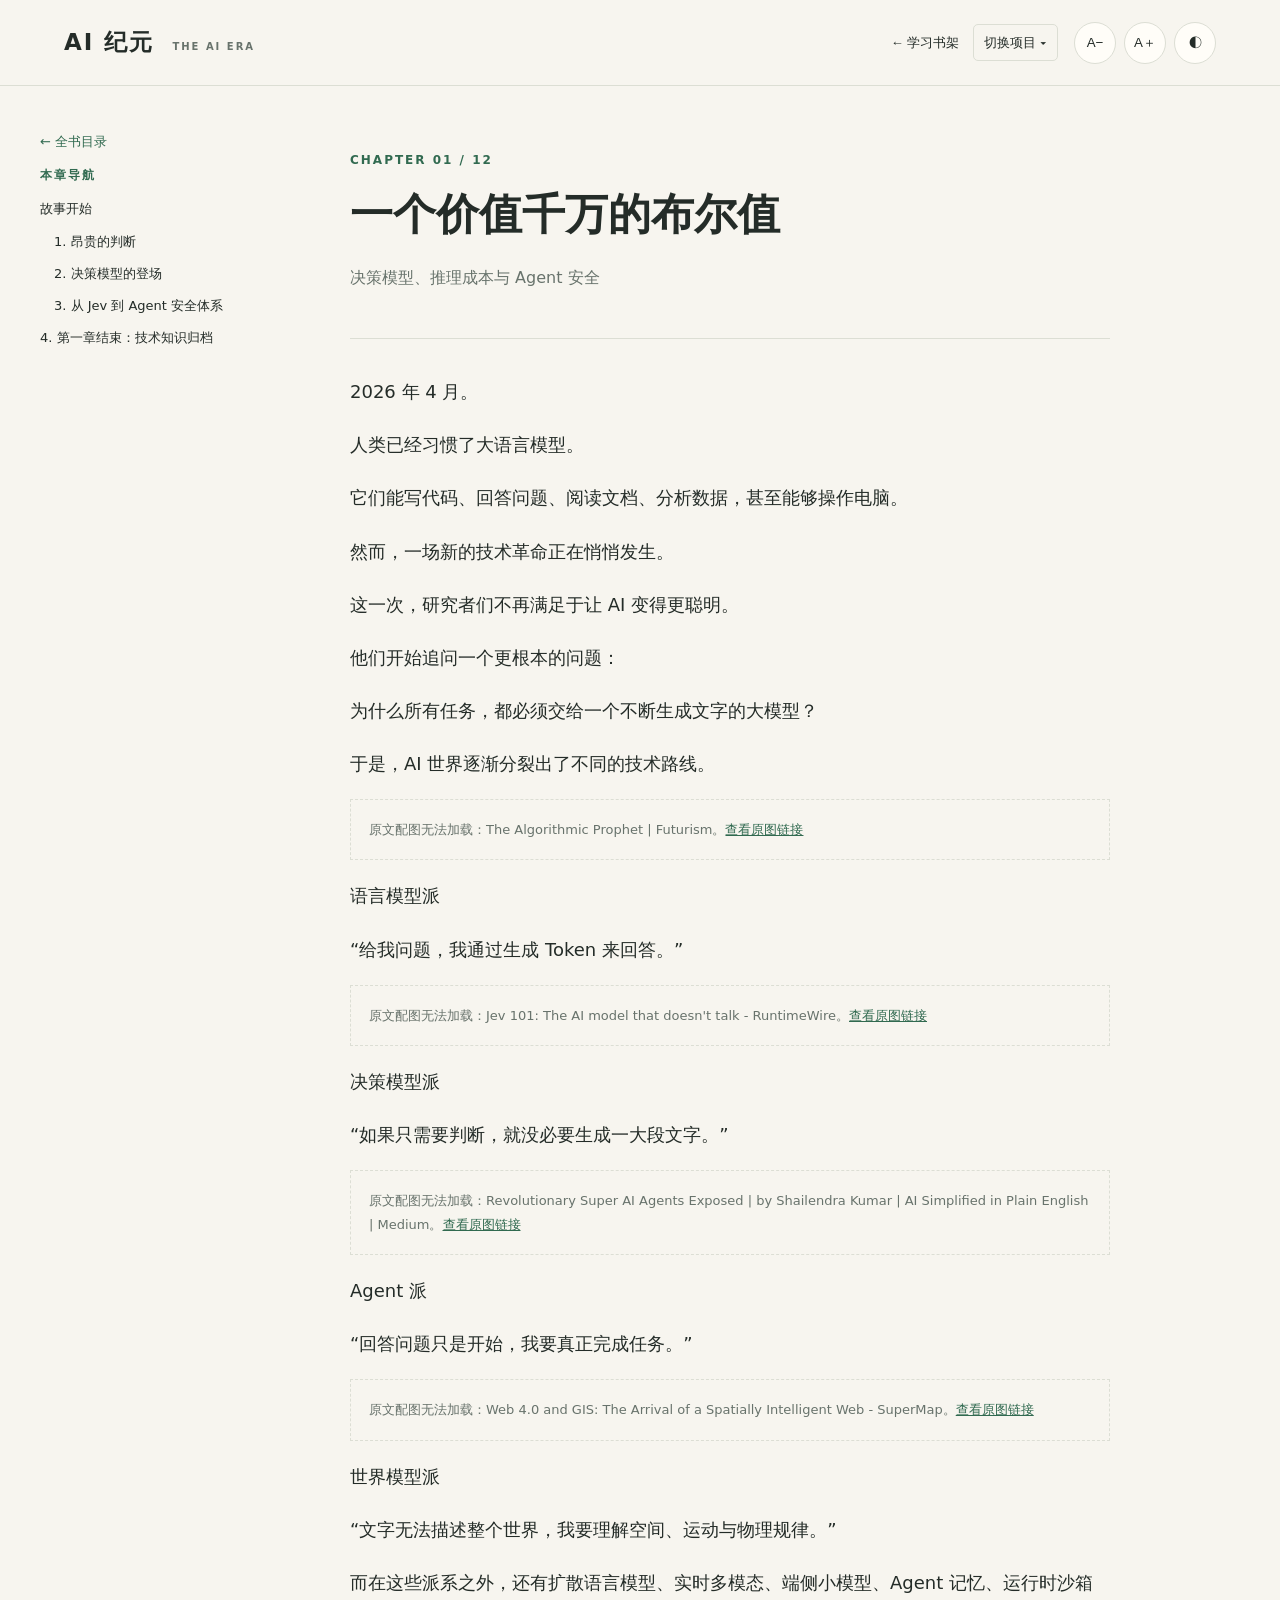
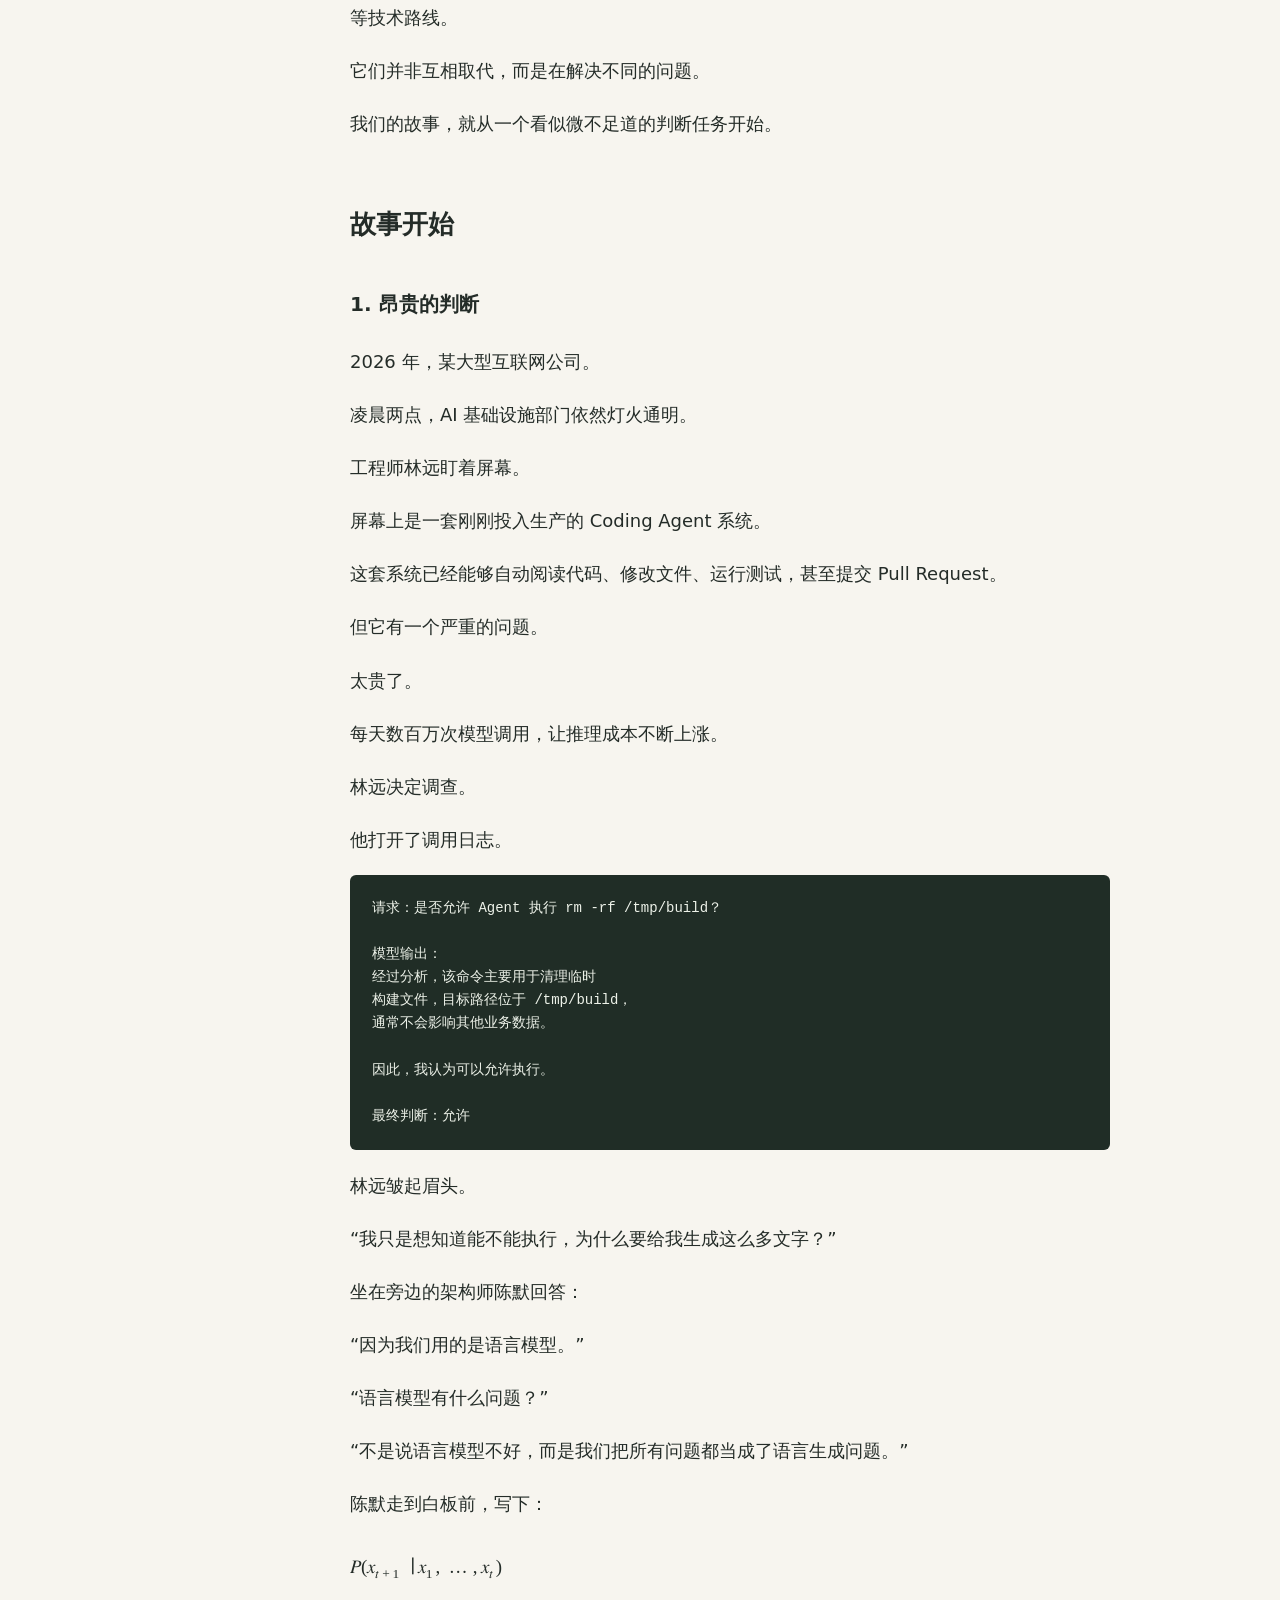
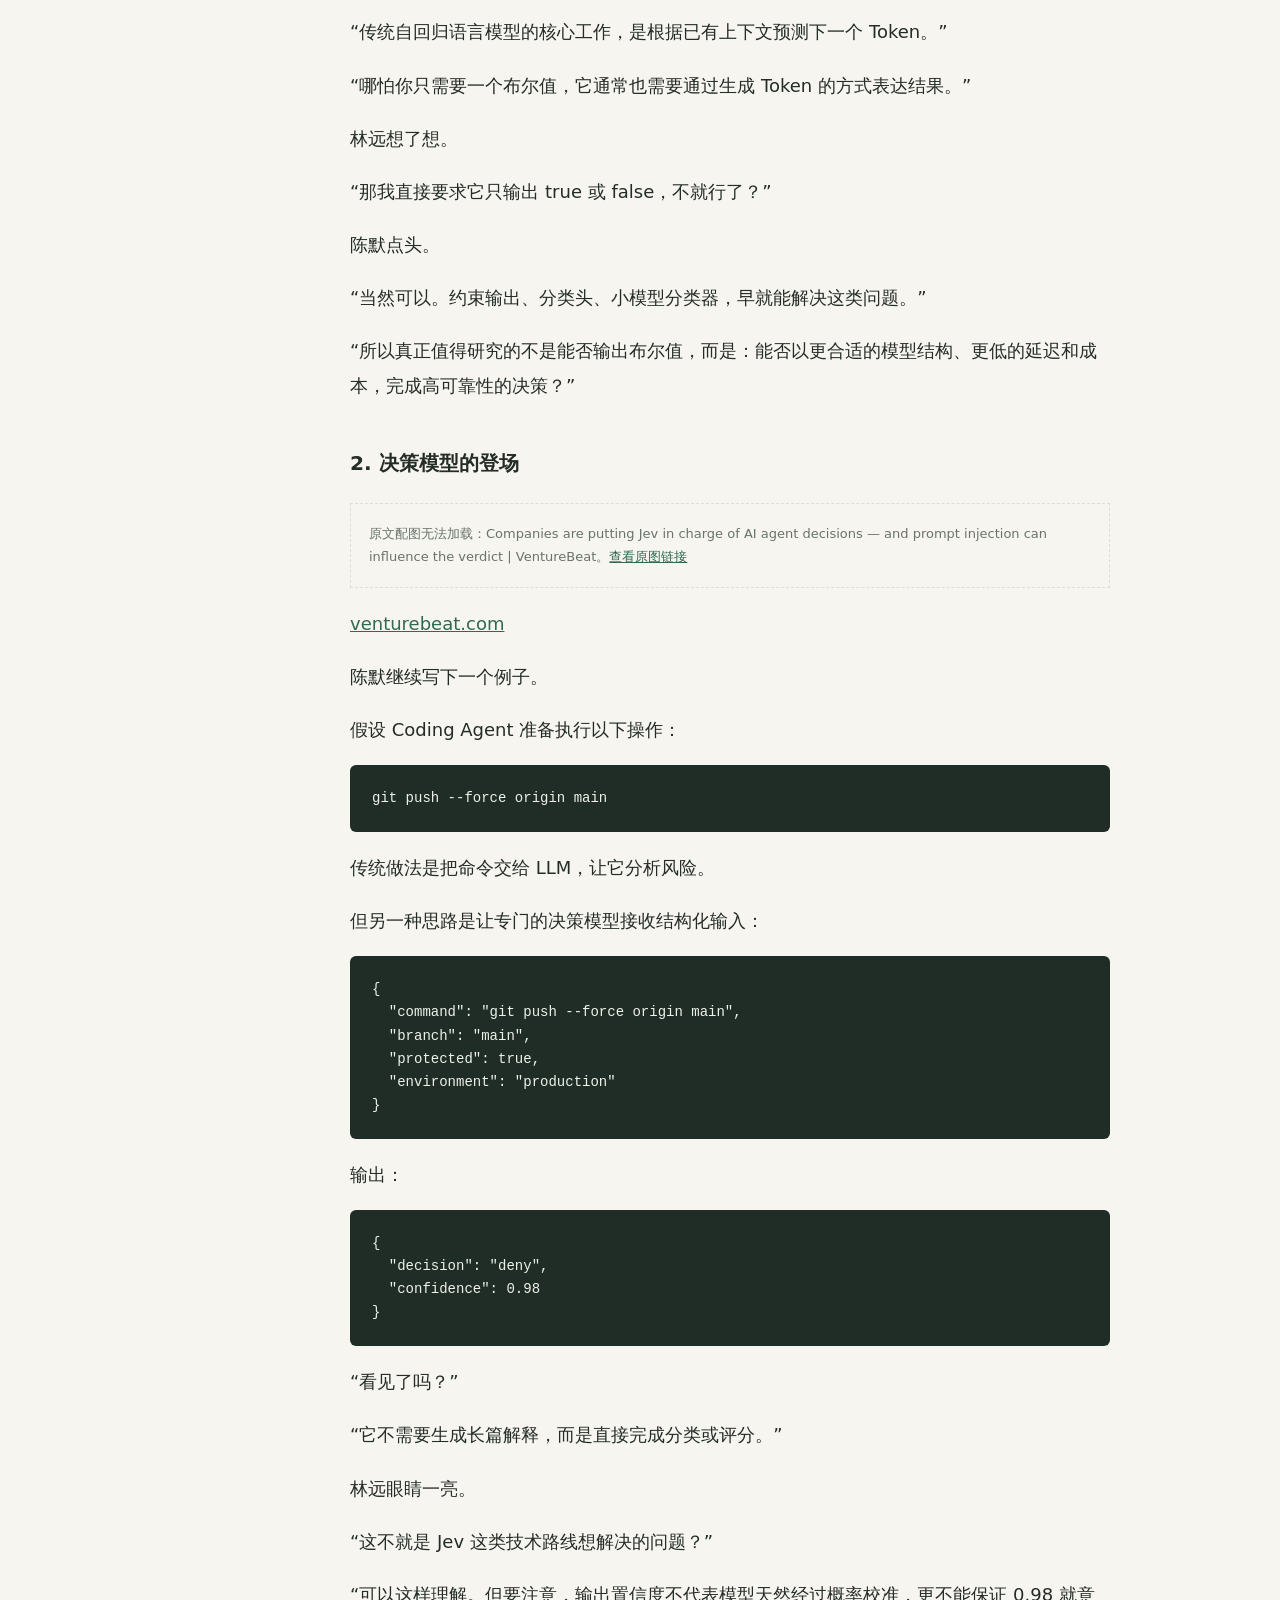
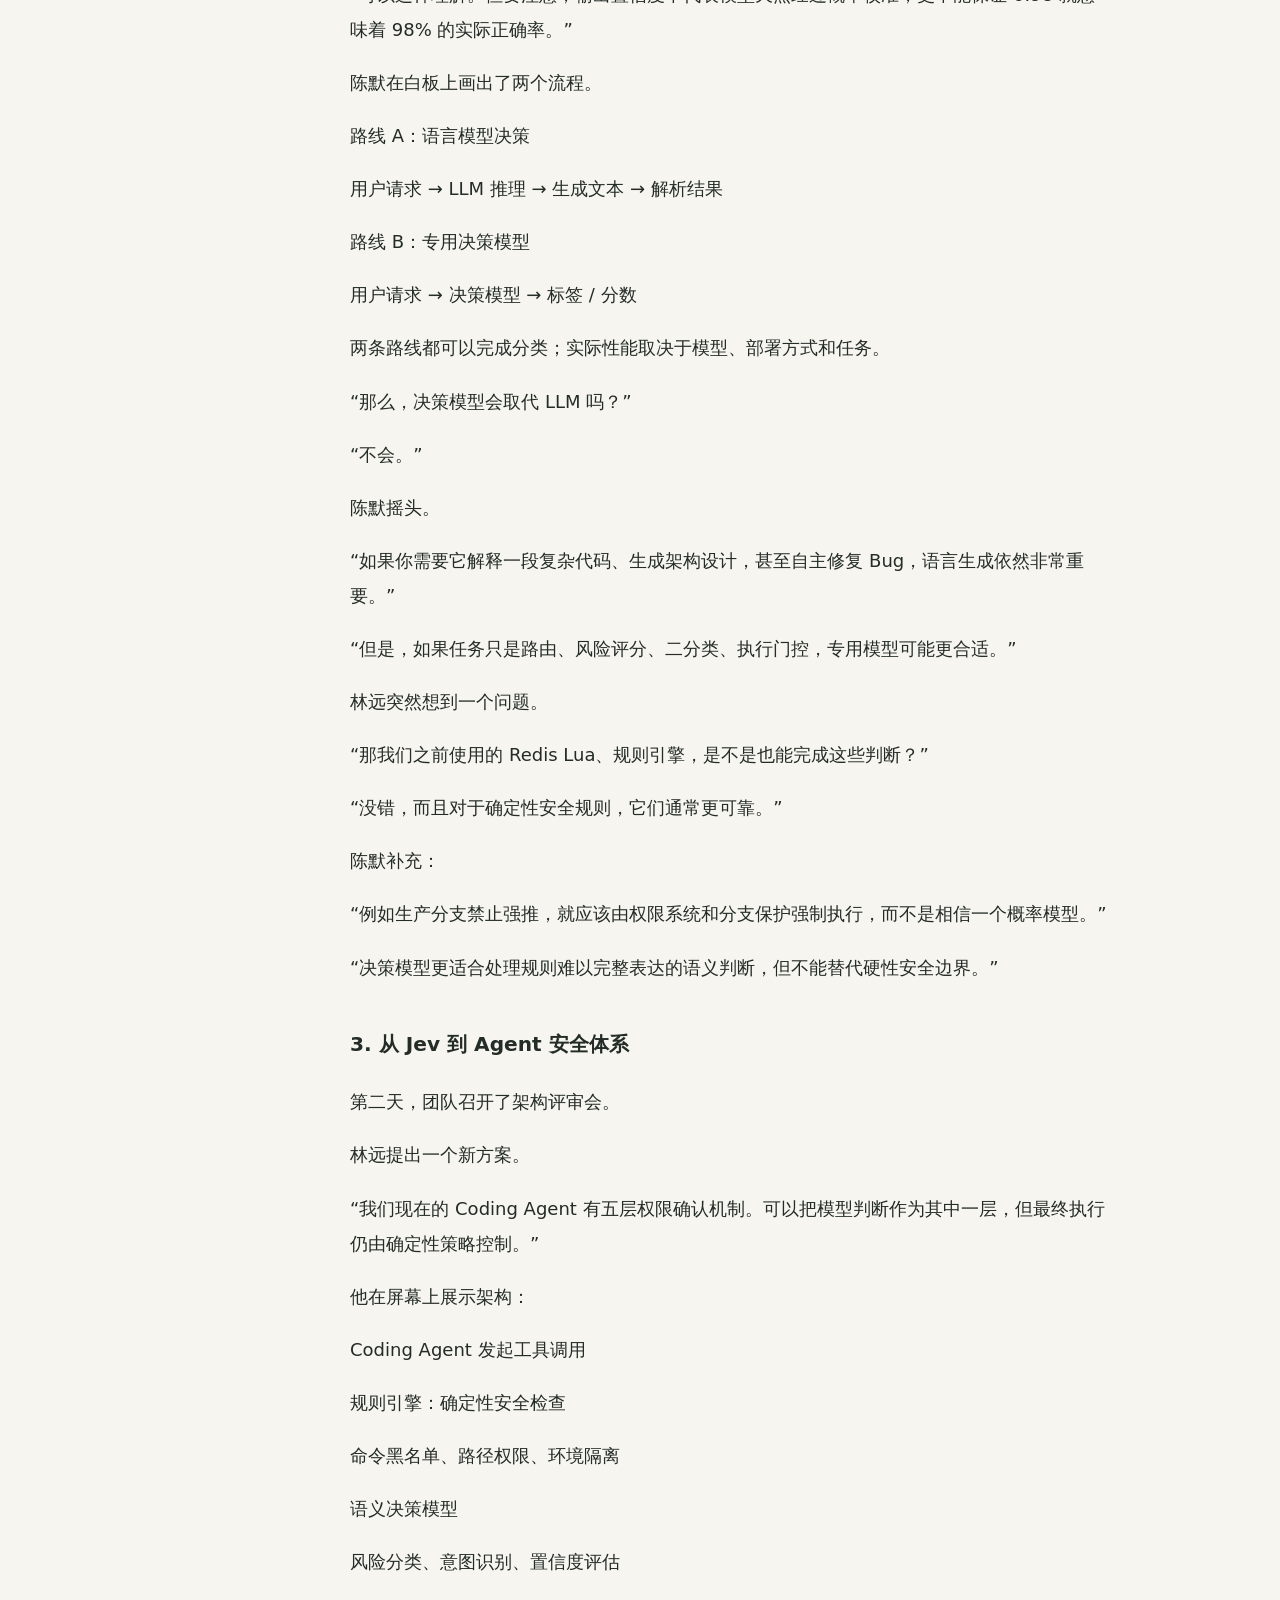
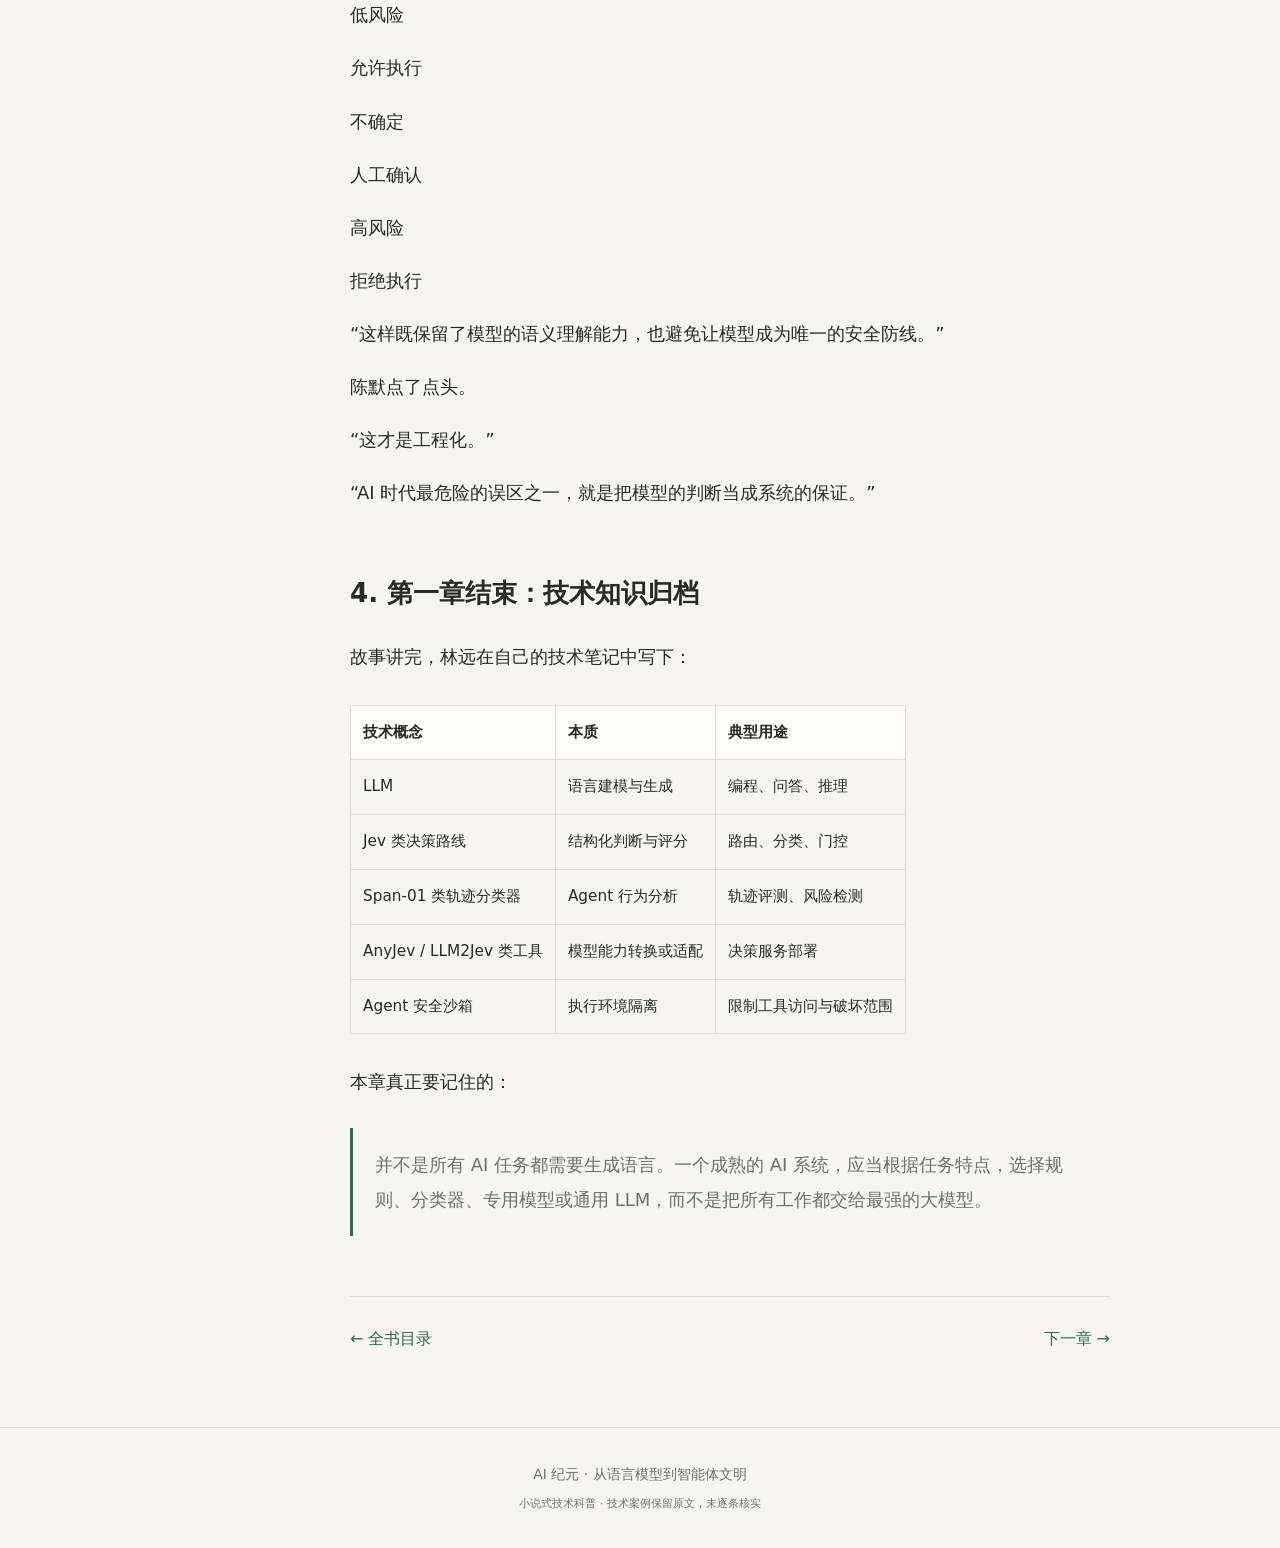
==== docs/chapter-01.html @ cb08b9cd "Add Data Empire to learning bookshelf navigation" ====
<!doctype html><html lang="zh-CN"><head><meta charset="utf-8"><meta name="viewport" content="width=device-width, initial-scale=1"><meta name="description" content="AI 纪元：从语言模型到智能体文明，十二章小说式技术科普。"><title>一个价值千万的布尔值 · AI 纪元</title><link rel="stylesheet" href="style.css"><link rel="stylesheet" href="repairs.css"><script src="app.js" defer></script><script src="demos.js" defer></script><link rel="stylesheet" href="shelf-nav.css"></head><body class="reading"><header><a class="brand" href="index.html">AI 纪元<span>THE AI ERA</span></a><nav class="shelf-nav" aria-label="学习项目导航"><a class="shelf-home" href="/">← 学习书架</a><details class="shelf-switch"><summary>切换项目 ▾</summary><div class="shelf-menu"><a href="/pytorch-apprentice/">PyTorch：炼金术士的学徒</a><a href="/ai-era-reader/" aria-current="true">AI 纪元</a><a href="/data-empire-reader/">数据帝国</a></div></details></nav><div class="controls"><button id="smaller" aria-label="缩小字号">A−</button><button id="larger" aria-label="增大字号">A＋</button><button id="theme" aria-label="切换深浅色">◐</button></div></header><div class="reader-layout"><aside><a href="index.html">← 全书目录</a><p class="eyebrow">本章导航</p><div class="toc">
<ul>
<li><a href="#_1">故事开始</a><ul>
<li><a href="#1">1. 昂贵的判断</a></li>
<li><a href="#2">2. 决策模型的登场</a></li>
<li><a href="#3-jev-agent">3. 从 Jev 到 Agent 安全体系</a></li>
</ul>
</li>
<li><a href="#4">4. 第一章结束：技术知识归档</a></li>
</ul>
</div>
</aside><main id="main"><div class="chapter-heading"><p class="eyebrow">CHAPTER 01 / 12</p><h1>一个价值千万的布尔值</h1><p>决策模型、推理成本与 Agent 安全</p></div><details class="mobile-toc"><summary>展开本章目录</summary><div class="toc">
<ul>
<li><a href="#_1">故事开始</a><ul>
<li><a href="#1">1. 昂贵的判断</a></li>
<li><a href="#2">2. 决策模型的登场</a></li>
<li><a href="#3-jev-agent">3. 从 Jev 到 Agent 安全体系</a></li>
</ul>
</li>
<li><a href="#4">4. 第一章结束：技术知识归档</a></li>
</ul>
</div>
</details><article><p>2026 年 4 月。</p>
<p>人类已经习惯了大语言模型。</p>
<p>它们能写代码、回答问题、阅读文档、分析数据，甚至能够操作电脑。</p>
<p>然而，一场新的技术革命正在悄悄发生。</p>
<p>这一次，研究者们不再满足于让 AI 变得更聪明。</p>
<p>他们开始追问一个更根本的问题：</p>
<p>为什么所有任务，都必须交给一个不断生成文字的大模型？</p>
<p>于是，AI 世界逐渐分裂出了不同的技术路线。</p>
<p><img loading="lazy" decoding="async" alt="The Algorithmic Prophet | Futurism" src="https://images.openai.com/static-rsc-4/R9Hp13958MBxYBrcNA-DYFIsafxUYTa2BByvYVNFrR1jsmlF3bSYcrL2EgGeQS7OmNruA-PCW80WC9Qi_Jm4N6-f_-qPpwtC8SohT6sFAyzOCK1ZM9Rx2D6x3PXzip4jbr_u8PEqCmYX8s6cLG1RG9iL4xsnUpX2n5dskWzBvsc?purpose=inline" /></p>
<p>语言模型派</p>
<p>“给我问题，我通过生成 Token 来回答。”</p>
<p><img loading="lazy" decoding="async" alt="Jev 101: The AI model that doesn't talk - RuntimeWire" src="https://images.openai.com/static-rsc-4/MTiy01xNr5R7Y2p2fxamKp8ZfB6Ms1wOTGQB22PHb-dSiGVFNu6F2vJgvfCh4krunUSXrird5qi3w1bLJUQrX80FGJwqCkyM0kD2VlV2rGk1WfYbqSR8O7HxqnbzVh2oHsHNjPIAzrNRvfQSin_yilssq3bUUaT-KW6K6oHkmV8?purpose=inline" /></p>
<p>决策模型派</p>
<p>“如果只需要判断，就没必要生成一大段文字。”</p>
<p><img loading="lazy" decoding="async" alt="Revolutionary Super AI Agents Exposed | by Shailendra Kumar | AI Simplified in Plain English | Medium" src="https://images.openai.com/static-rsc-4/6rDa3dPSGJPWr1srt6s_MIuxFbyFoZc_nnrFSyHuJpx0_oJgDLZS46wVP-QuzTJtStwCdzr5cpMKZE7lOKK7Wj_94LudFIwm8SsMMUF253XesVjEARNxWomU-wbUtNNqs5e-fyeHz9rDjkSXyvDkdz22a4hxv3_sYG6aiKNgv1o?purpose=inline" /></p>
<p>Agent 派</p>
<p>“回答问题只是开始，我要真正完成任务。”</p>
<p><img loading="lazy" decoding="async" alt="Web 4.0 and GIS: The Arrival of a Spatially Intelligent Web - SuperMap" src="https://images.openai.com/static-rsc-4/51QTTGNQrsSR858IJA0cOZHS2sWGVw_EGOjYqkCL5x39J3mESkWPy1OHl3ZxZv_rCQwB5g8gb4KW3iMNpX4B3csYMGfesxVXRBD9d-xCU0pIdOXJoFp9mHhpBFoMcz28NI8JMxmgk_lUsTLPev4v1eKsZrK3-3Hljve9EdRPSnM?purpose=inline" /></p>
<p>世界模型派</p>
<p>“文字无法描述整个世界，我要理解空间、运动与物理规律。”</p>
<p>而在这些派系之外，还有扩散语言模型、实时多模态、端侧小模型、Agent 记忆、运行时沙箱等技术路线。</p>
<p>它们并非互相取代，而是在解决不同的问题。</p>
<p>我们的故事，就从一个看似微不足道的判断任务开始。</p>
<h2 id="_1">故事开始</h2>
<h3 id="1">1. 昂贵的判断</h3>
<p>2026 年，某大型互联网公司。</p>
<p>凌晨两点，AI 基础设施部门依然灯火通明。</p>
<p>工程师林远盯着屏幕。</p>
<p>屏幕上是一套刚刚投入生产的 Coding Agent 系统。</p>
<p>这套系统已经能够自动阅读代码、修改文件、运行测试，甚至提交 Pull Request。</p>
<p>但它有一个严重的问题。</p>
<p>太贵了。</p>
<p>每天数百万次模型调用，让推理成本不断上涨。</p>
<p>林远决定调查。</p>
<p>他打开了调用日志。</p>
<pre><code>请求：是否允许 Agent 执行 rm -rf /tmp/build？

模型输出：
经过分析，该命令主要用于清理临时
构建文件，目标路径位于 /tmp/build，
通常不会影响其他业务数据。

因此，我认为可以允许执行。

最终判断：允许
</code></pre>
<p>林远皱起眉头。</p>
<p>“我只是想知道能不能执行，为什么要给我生成这么多文字？”</p>
<p>坐在旁边的架构师陈默回答：</p>
<p>“因为我们用的是语言模型。”</p>
<p>“语言模型有什么问题？”</p>
<p>“不是说语言模型不好，而是我们把所有问题都当成了语言生成问题。”</p>
<p>陈默走到白板前，写下：</p>
<p><span class="katex"><math xmlns="http://www.w3.org/1998/Math/MathML" display="block"><semantics><mrow><mi>P</mi><mo stretchy="false">(</mo><msub><mi>x</mi><mrow><mi>t</mi><mo>+</mo><mn>1</mn></mrow></msub><mo>∣</mo><msub><mi>x</mi><mn>1</mn></msub><mo separator="true">,</mo><mo>…</mo><mo separator="true">,</mo><msub><mi>x</mi><mi>t</mi></msub><mo stretchy="false">)</mo></mrow><annotation encoding="application/x-tex"> P(x_{t+1}\mid x_1,\ldots,x_t) </annotation></semantics></math></span></p>
<p>“传统自回归语言模型的核心工作，是根据已有上下文预测下一个 Token。”</p>
<p>“哪怕你只需要一个布尔值，它通常也需要通过生成 Token 的方式表达结果。”</p>
<p>林远想了想。</p>
<p>“那我直接要求它只输出 true 或 false，不就行了？”</p>
<p>陈默点头。</p>
<p>“当然可以。约束输出、分类头、小模型分类器，早就能解决这类问题。”</p>
<p>“所以真正值得研究的不是能否输出布尔值，而是：能否以更合适的模型结构、更低的延迟和成本，完成高可靠性的决策？”</p>
<h3 id="2">2. 决策模型的登场</h3>
<p><img loading="lazy" decoding="async" alt="Companies are putting Jev in charge of AI agent decisions — and prompt injection can influence the verdict | VentureBeat" src="https://images.openai.com/static-rsc-4/5idmDN9WfXqp8D5iMF2FPnBb-tcF7KpV1_ubHf7seWqx3dbFRAvmEJ5mBl3nQ4-xxHbJRGly0gYTgFL8UBzGD38s4zW4nC1RF3Nv_kjUaT_LnV2WIeExkApNC5JXRHVfvgEhlFM5IM05AbB-OJEAXkO4o9cvJxC279qDEpRfMEQ?purpose=inline" /></p>
<p><a href="https://venturebeat.com/security/companies-are-putting-jev-in-charge-of-ai-agent-decisions-and-prompt-injection-can-influence-the-verdict">venturebeat.com</a></p>
<p>陈默继续写下一个例子。</p>
<p>假设 Coding Agent 准备执行以下操作：</p>
<pre><code>git push --force origin main
</code></pre>
<p>传统做法是把命令交给 LLM，让它分析风险。</p>
<p>但另一种思路是让专门的决策模型接收结构化输入：</p>
<pre><code>{
  &quot;command&quot;: &quot;git push --force origin main&quot;,
  &quot;branch&quot;: &quot;main&quot;,
  &quot;protected&quot;: true,
  &quot;environment&quot;: &quot;production&quot;
}
</code></pre>
<p>输出：</p>
<pre><code>{
  &quot;decision&quot;: &quot;deny&quot;,
  &quot;confidence&quot;: 0.98
}
</code></pre>
<p>“看见了吗？”</p>
<p>“它不需要生成长篇解释，而是直接完成分类或评分。”</p>
<p>林远眼睛一亮。</p>
<p>“这不就是 Jev 这类技术路线想解决的问题？”</p>
<p>“可以这样理解。但要注意，输出置信度不代表模型天然经过概率校准，更不能保证 0.98 就意味着 98% 的实际正确率。”</p>
<p>陈默在白板上画出了两个流程。</p>
<p>路线 A：语言模型决策</p>
<p>用户请求 → LLM 推理 → 生成文本 → 解析结果</p>
<p>路线 B：专用决策模型</p>
<p>用户请求 → 决策模型 → 标签 / 分数</p>
<p>两条路线都可以完成分类；实际性能取决于模型、部署方式和任务。</p>
<p>“那么，决策模型会取代 LLM 吗？”</p>
<p>“不会。”</p>
<p>陈默摇头。</p>
<p>“如果你需要它解释一段复杂代码、生成架构设计，甚至自主修复 Bug，语言生成依然非常重要。”</p>
<p>“但是，如果任务只是路由、风险评分、二分类、执行门控，专用模型可能更合适。”</p>
<p>林远突然想到一个问题。</p>
<p>“那我们之前使用的 Redis Lua、规则引擎，是不是也能完成这些判断？”</p>
<p>“没错，而且对于确定性安全规则，它们通常更可靠。”</p>
<p>陈默补充：</p>
<p>“例如生产分支禁止强推，就应该由权限系统和分支保护强制执行，而不是相信一个概率模型。”</p>
<p>“决策模型更适合处理规则难以完整表达的语义判断，但不能替代硬性安全边界。”</p>
<h3 id="3-jev-agent">3. 从 Jev 到 Agent 安全体系</h3>
<p>第二天，团队召开了架构评审会。</p>
<p>林远提出一个新方案。</p>
<p>“我们现在的 Coding Agent 有五层权限确认机制。可以把模型判断作为其中一层，但最终执行仍由确定性策略控制。”</p>
<p>他在屏幕上展示架构：</p>
<p>Coding Agent 发起工具调用</p>
<p>规则引擎：确定性安全检查</p>
<p>命令黑名单、路径权限、环境隔离</p>
<p>语义决策模型</p>
<p>风险分类、意图识别、置信度评估</p>
<p>低风险</p>
<p>允许执行</p>
<p>不确定</p>
<p>人工确认</p>
<p>高风险</p>
<p>拒绝执行</p>
<p>“这样既保留了模型的语义理解能力，也避免让模型成为唯一的安全防线。”</p>
<p>陈默点了点头。</p>
<p>“这才是工程化。”</p>
<p>“AI 时代最危险的误区之一，就是把模型的判断当成系统的保证。”</p>
<h2 id="4">4. 第一章结束：技术知识归档</h2>
<p>故事讲完，林远在自己的技术笔记中写下：</p>
<table>
<thead>
<tr>
<th>技术概念</th>
<th>本质</th>
<th>典型用途</th>
</tr>
</thead>
<tbody>
<tr>
<td>LLM</td>
<td>语言建模与生成</td>
<td>编程、问答、推理</td>
</tr>
<tr>
<td>Jev 类决策路线</td>
<td>结构化判断与评分</td>
<td>路由、分类、门控</td>
</tr>
<tr>
<td>Span-01 类轨迹分类器</td>
<td>Agent 行为分析</td>
<td>轨迹评测、风险检测</td>
</tr>
<tr>
<td>AnyJev / LLM2Jev 类工具</td>
<td>模型能力转换或适配</td>
<td>决策服务部署</td>
</tr>
<tr>
<td>Agent 安全沙箱</td>
<td>执行环境隔离</td>
<td>限制工具访问与破坏范围</td>
</tr>
</tbody>
</table>
<p>本章真正要记住的：</p>
<blockquote>
<p>并不是所有 AI 任务都需要生成语言。一个成熟的 AI 系统，应当根据任务特点，选择规则、分类器、专用模型或通用 LLM，而不是把所有工作都交给最强的大模型。</p>
</blockquote></article><nav class="chapter-nav" aria-label="章节切换"><a href="index.html">← 全书目录</a><a href="chapter-02.html">下一章 →</a></nav></main></div><footer>AI 纪元 · 从语言模型到智能体文明<br><small>小说式技术科普 · 技术案例保留原文，未逐条核实</small></footer></body></html>
---- docs/style.css ----
:root{--bg:#f7f5ef;--paper:#fffdf8;--text:#242c28;--muted:#68736c;--line:#dcded4;--accent:#316a50;--reading-size:18px;color-scheme:light}*{box-sizing:border-box}html{scroll-behavior:smooth;scroll-padding-top:100px}body{margin:0;background:var(--bg);color:var(--text);font-family:system-ui,-apple-system,"Segoe UI","Microsoft YaHei",sans-serif}a{color:inherit;text-decoration:none}button,a,summary{-webkit-tap-highlight-color:transparent}a:focus-visible,button:focus-visible,summary:focus-visible{outline:3px solid var(--accent);outline-offset:4px}header{height:86px;padding:0 5%;display:flex;align-items:center;justify-content:space-between;border-bottom:1px solid var(--line);background:var(--bg);position:sticky;top:0;z-index:5}.brand{font-size:23px;font-weight:750;letter-spacing:2px}.brand span{display:inline-block;font-size:10px;letter-spacing:2px;margin-left:18px;color:var(--muted)}.controls{display:flex;gap:8px}button{border:1px solid var(--line);background:var(--paper);color:var(--text);border-radius:50%;width:42px;height:42px;cursor:pointer}.home{max-width:1180px;margin:auto;padding:0 32px}.hero{position:relative;padding:84px 0 80px;border-bottom:1px solid var(--line)}.eyebrow{font-size:12px;letter-spacing:2px;color:var(--accent);font-weight:650}.hero h1{font-family:Georgia,"Songti SC",SimSun,serif;font-size:clamp(38px,5vw,64px);line-height:1.35;letter-spacing:1px;margin:24px 0}.hero h1>span{color:var(--accent)}.intro{max-width:570px;line-height:1.95;color:var(--muted);font-size:17px}.start{display:inline-flex;gap:52px;background:var(--accent);color:#fff;padding:17px 24px;border-radius:4px;margin-top:22px}.book-mark{position:absolute;right:25px;top:100px;width:245px;height:310px;padding:35px;background:#244f3d;color:#ede9d7;box-shadow:12px 15px 0 #d9dfd2;font-size:75px;font-family:Georgia,serif;transform:rotate(5deg);border-left:8px solid #173e2e}.book-mark span{display:block;font-size:34px;letter-spacing:14px;margin-top:8px}.book-mark small{display:block;font-size:11px;letter-spacing:3px;margin-top:50px}.catalog{padding:42px 0 70px}.section-title{display:flex;align-items:baseline;justify-content:space-between;gap:16px;margin-bottom:20px}.section-title h2{font-size:24px}.section-title>span{color:var(--muted);font-size:13px}.cards{display:grid;grid-template-columns:1fr 1fr;gap:14px}.card{display:flex;gap:20px;border:1px solid var(--line);padding:25px 22px;background:var(--paper);border-radius:6px;align-items:baseline;transition:transform .15s,border-color .15s}.card:hover{transform:translateY(-3px);border-color:var(--accent)}.number{font-family:Georgia,serif;color:var(--accent);font-size:23px}.card h3{font-size:18px;margin:0 0 10px}.card p{font-size:13px;color:var(--muted);margin:0;line-height:1.7}.arrow{margin-left:auto;color:var(--accent)}footer{text-align:center;border-top:1px solid var(--line);padding:32px 20px;color:var(--muted);font-size:14px;line-height:2}footer small{font-size:11px}.reader-layout{max-width:1260px;margin:auto;display:grid;grid-template-columns:250px minmax(0,760px);gap:60px;padding:45px 30px}aside{position:sticky;top:116px;height:calc(100dvh - 150px);overflow:auto;font-size:13px;line-height:1.7;padding-right:14px}aside>a{color:var(--accent)}.toc ul{list-style:none;padding-left:14px}.toc>ul{padding-left:0}.toc li{margin:10px 0}.toc a:hover{color:var(--accent);text-decoration:underline}.chapter-heading{border-bottom:1px solid var(--line);padding:10px 0 30px;margin-bottom:35px}.chapter-heading h1{font-family:Georgia,"Songti SC",SimSun,serif;font-size:clamp(30px,4vw,43px);line-height:1.5;margin:16px 0}.chapter-heading>p:last-child{color:var(--muted);line-height:1.8}article{font-size:var(--reading-size);line-height:1.95;overflow-wrap:anywhere}article p{margin:1em 0}article h2{font-size:1.45em;line-height:1.55;margin:2.4em 0 1em}article h3{font-size:1.12em;margin-top:2em}article a{color:var(--accent);text-decoration:underline}article img{max-width:100%;height:auto;border-radius:4px}pre{padding:22px;background:#202d26;color:#edf2e9;overflow:auto;border-radius:6px;line-height:1.65;font-size:14px;overflow-wrap:normal}code{font-family:Consolas,monospace}p code,li code{background:var(--line);padding:2px 5px;border-radius:3px}blockquote{border-left:3px solid var(--accent);padding:1px 22px;margin:28px 0;color:var(--muted)}table{display:block;overflow-x:auto;border-collapse:collapse;font-size:.85em;max-width:100%;margin:30px 0}th,td{padding:12px;border:1px solid var(--line);min-width:100px;text-align:left}th{background:var(--paper)}.chapter-nav{display:flex;justify-content:space-between;gap:20px;padding:32px 0;border-top:1px solid var(--line);margin-top:60px;color:var(--accent)}.mobile-toc{display:none}.image-note{font-size:13px;color:var(--muted);border:1px dashed var(--line);padding:18px}[data-theme=dark]{--bg:#19221e;--paper:#202d26;--text:#e0e5dd;--muted:#a4b4a8;--line:#3a4b40;--accent:#99c9a9;color-scheme:dark}[data-theme=dark] .start{color:#19221e}@media(max-width:950px){.book-mark{display:none}.reader-layout{grid-template-columns:210px minmax(0,1fr);gap:30px}.hero{padding:55px 0}}@media(max-width:700px){header{height:70px;padding:0 18px}.brand span{display:none}.home{padding:0 20px}.hero{padding:40px 0}.hero h1{font-size:38px}.intro{font-size:15px}.cards{grid-template-columns:1fr}.section-title{display:block}.section-title h2{margin-bottom:10px}.card{padding:22px 18px;gap:16px}.reader-layout{display:block;padding:22px 20px}aside{display:none}.mobile-toc{display:block;border:1px solid var(--line);border-radius:5px;padding:15px;margin-bottom:30px;font-size:14px;line-height:1.7}.mobile-toc summary{cursor:pointer;color:var(--accent)}.chapter-heading{padding-top:0;margin-bottom:22px}.chapter-heading h1{font-size:30px}article{line-height:1.95}pre{margin-left:-8px;margin-right:-8px;padding:18px 14px}button{width:40px;height:40px}.chapter-nav a{padding:8px 0}}
---- docs/repairs.css ----
.demo,.flow-diagram{margin:32px 0;padding:24px;border:1px solid var(--line);border-radius:8px;background:var(--paper);font-size:16px;line-height:1.8;overflow-wrap:anywhere}.demo h3,.flow-diagram h3{margin:0 0 20px;font-size:20px}.demo label{display:block;margin:18px 0;font-weight:600}.demo input[type=range]{display:block;width:100%;min-height:40px;accent-color:var(--accent);cursor:pointer}.demo select{display:block;width:100%;padding:12px;margin-top:8px;border:1px solid var(--line);border-radius:4px;background:var(--bg);color:var(--text);font:inherit;min-height:46px}.demo-result{display:flex;flex-wrap:wrap;gap:18px;padding:18px;background:var(--bg);border-radius:5px}.demo-result>div{flex:1 1 150px}.demo-result span{display:block;color:var(--muted);font-size:13px}.demo-result strong{display:block;font-size:25px;color:var(--accent);font-variant-numeric:tabular-nums;line-height:1.5}.demo-result>p,.demo-result>.traffic-bar{flex-basis:100%;margin:0}.demo-note{font-size:12px;color:var(--muted);margin-bottom:0}.demo-actions{display:flex;gap:12px;margin-bottom:20px;flex-wrap:wrap}.demo-actions button{width:auto;height:auto;min-height:44px;border-radius:5px;padding:8px 18px;font:inherit}.demo-actions button:disabled{opacity:.45;cursor:default}.traffic-bar{height:20px;background:var(--line);overflow:hidden;border-radius:4px}.traffic-bar span{display:block;height:100%;background:var(--accent)}math{font-size:1.05em}math[display=block]{display:block;overflow-x:auto;max-width:100%;padding:18px 0;margin:12px 0}.image-note{display:block;font-size:13px;line-height:1.8}.flow-diagram li{padding:8px 0}.flow-diagram code{white-space:normal}@media(max-width:700px){.demo,.flow-diagram{padding:18px 14px}.demo-result strong{font-size:22px}.demo-result{padding:14px;gap:14px}.demo-result>div{flex-basis:120px}.demo h3,.flow-diagram h3{font-size:19px}}
---- docs/shelf-nav.css ----
/* Shared learning bookshelf navigation */
.shelf-nav{position:relative;display:flex;align-items:center;gap:14px;font:13px/1.5 "Segoe UI","Microsoft YaHei",sans-serif;white-space:nowrap;margin-left:auto}
.shelf-nav>a{color:inherit;text-decoration:none}.shelf-switch{position:relative}.shelf-switch>summary{cursor:pointer;list-style:none;padding:8px 10px;border:1px solid var(--line);border-radius:5px}.shelf-switch>summary::-webkit-details-marker{display:none}
.shelf-menu{position:absolute;right:0;top:calc(100% + 8px);width:240px;padding:8px;background:var(--paper);color:inherit;border:1px solid var(--line);border-radius:6px;box-shadow:0 10px 30px #0002;z-index:100}.shelf-menu a{display:block;padding:12px;white-space:normal;text-decoration:none;color:inherit;border-radius:3px}.shelf-menu a:hover{background:var(--bg)}.shelf-menu [aria-current]{font-weight:700}.shelf-nav a:focus-visible,.shelf-nav summary:focus-visible{outline:2px solid var(--accent);outline-offset:3px}
body>header:has(.shelf-nav){gap:16px;position:relative;z-index:20}
@media(max-width:900px){body>header:has(.shelf-nav){height:auto;min-height:80px;flex-wrap:wrap;padding-top:14px;padding-bottom:14px}.shelf-nav{order:3;width:100%;justify-content:space-between;border-top:1px solid var(--line);padding-top:10px;margin:0}.shelf-switch>summary{padding:5px 10px}.shelf-nav .shelf-home{font-size:12px}.shelf-menu{width:min(260px,calc(100vw - 40px))}}
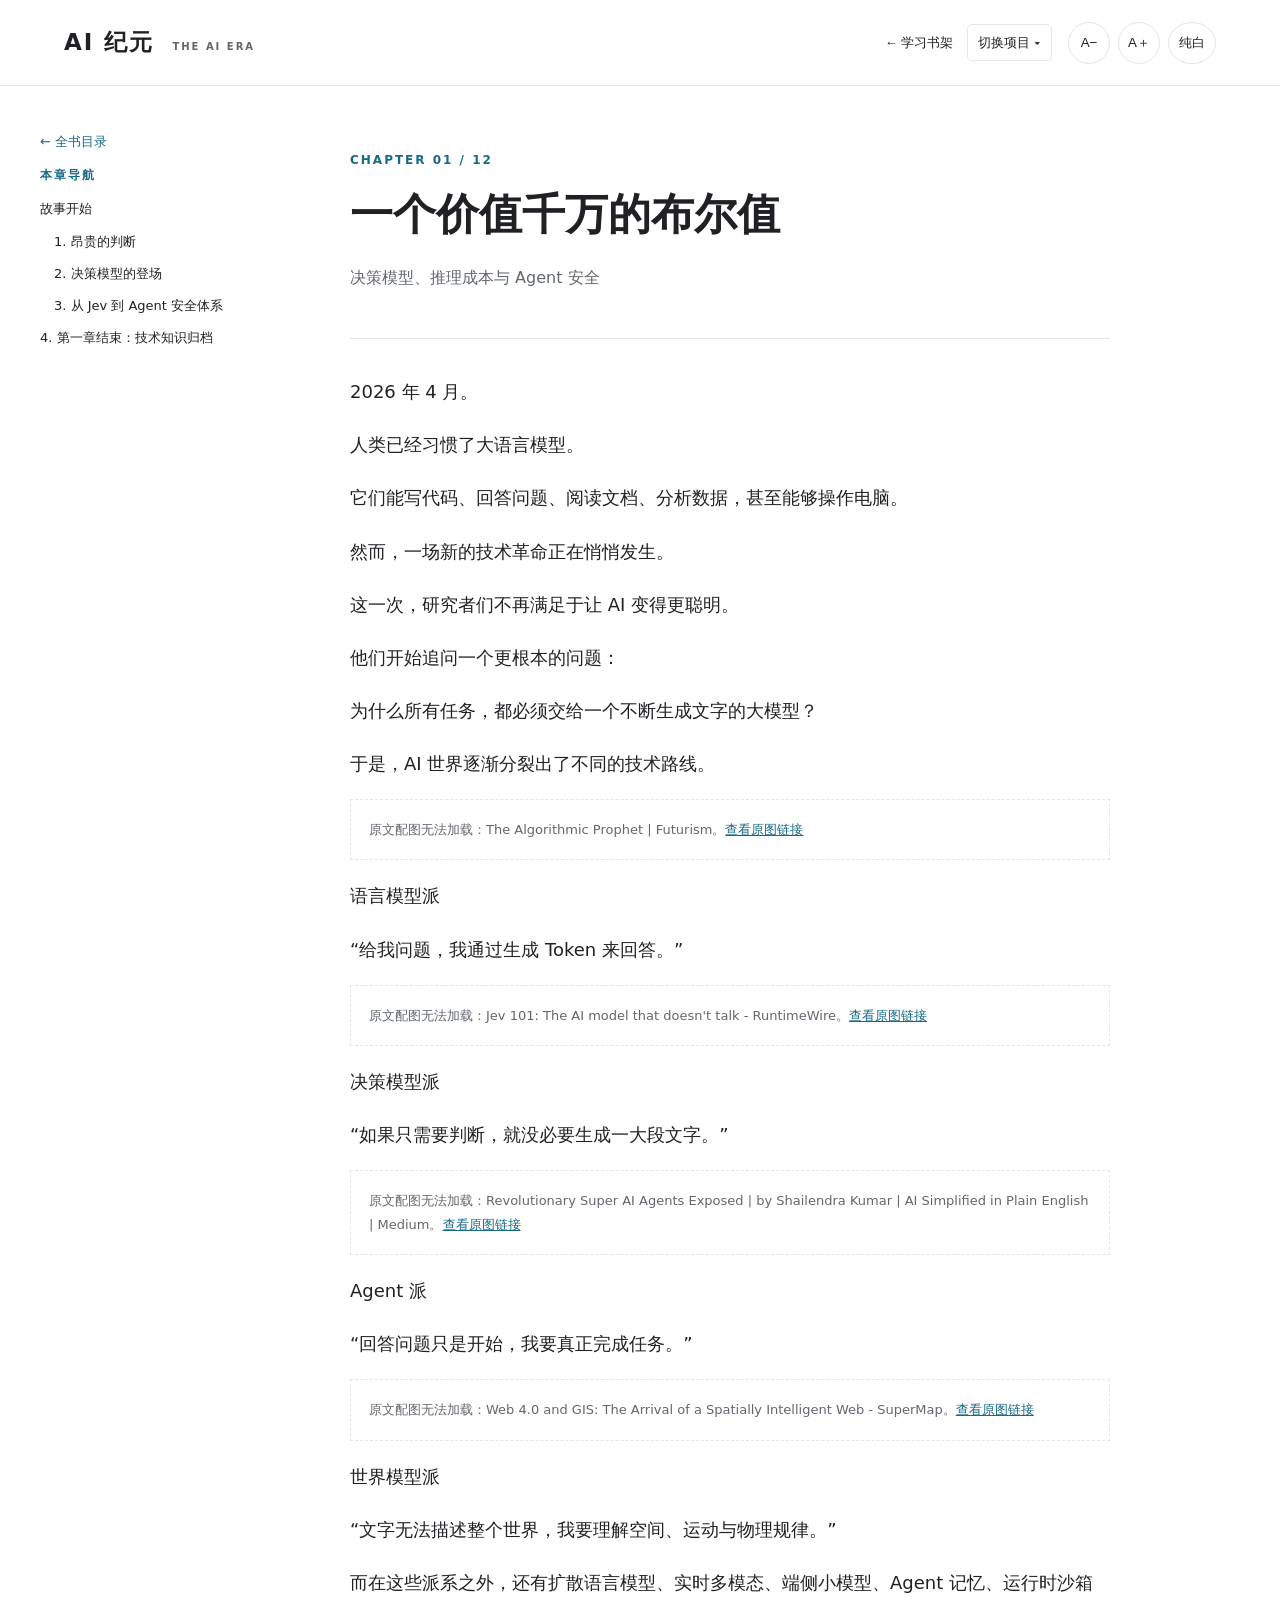
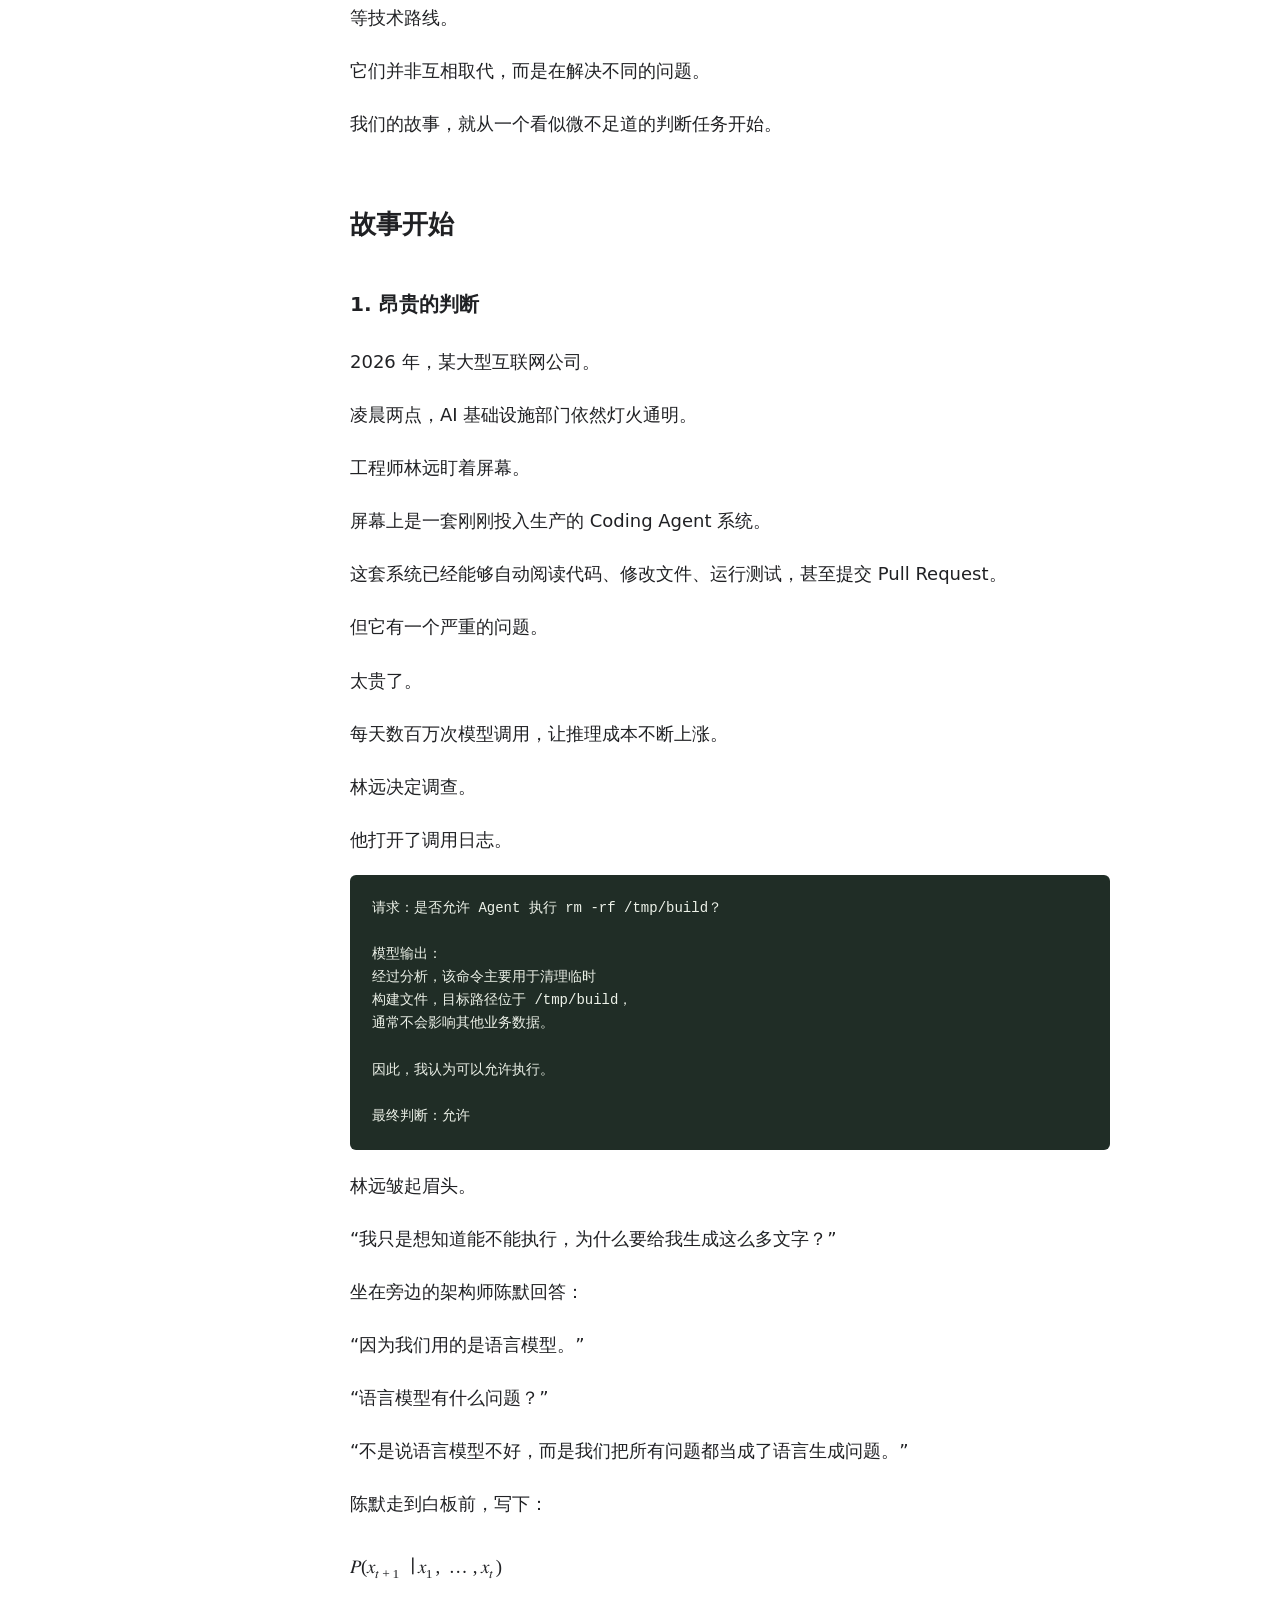
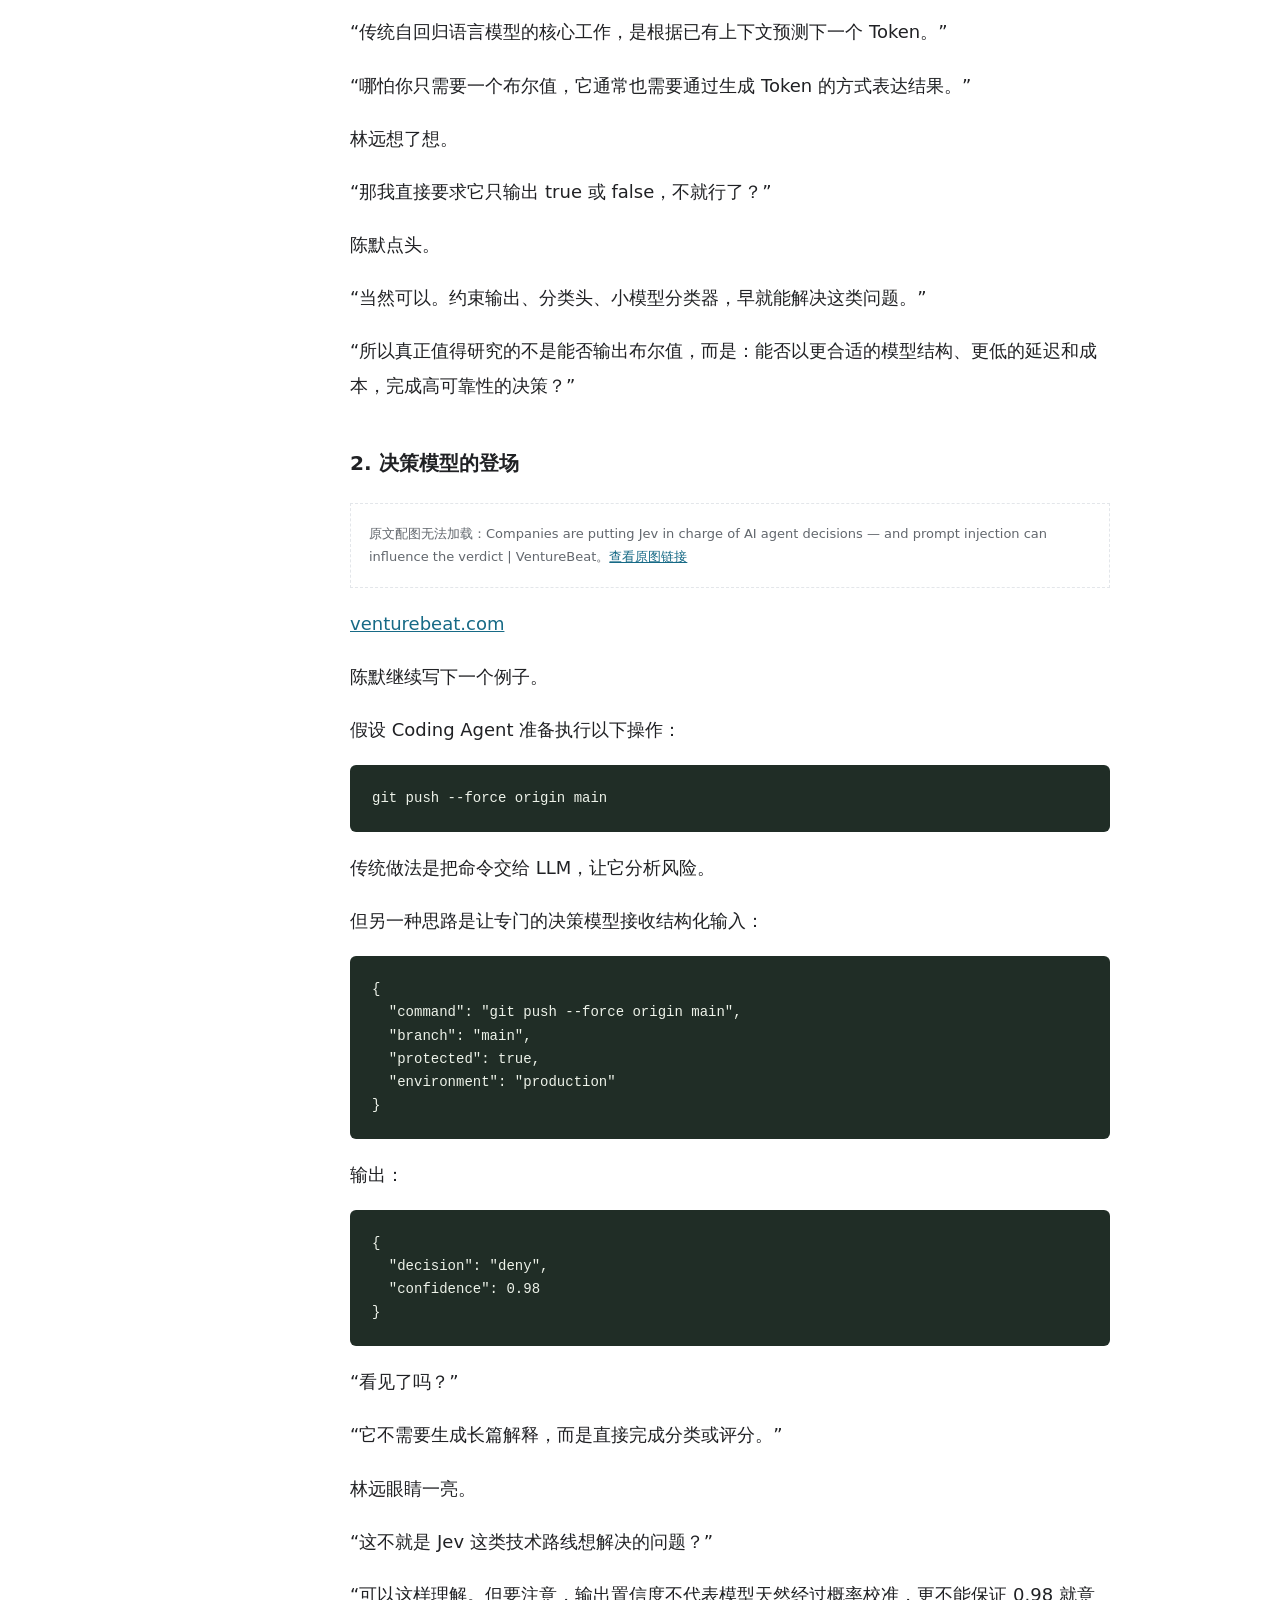
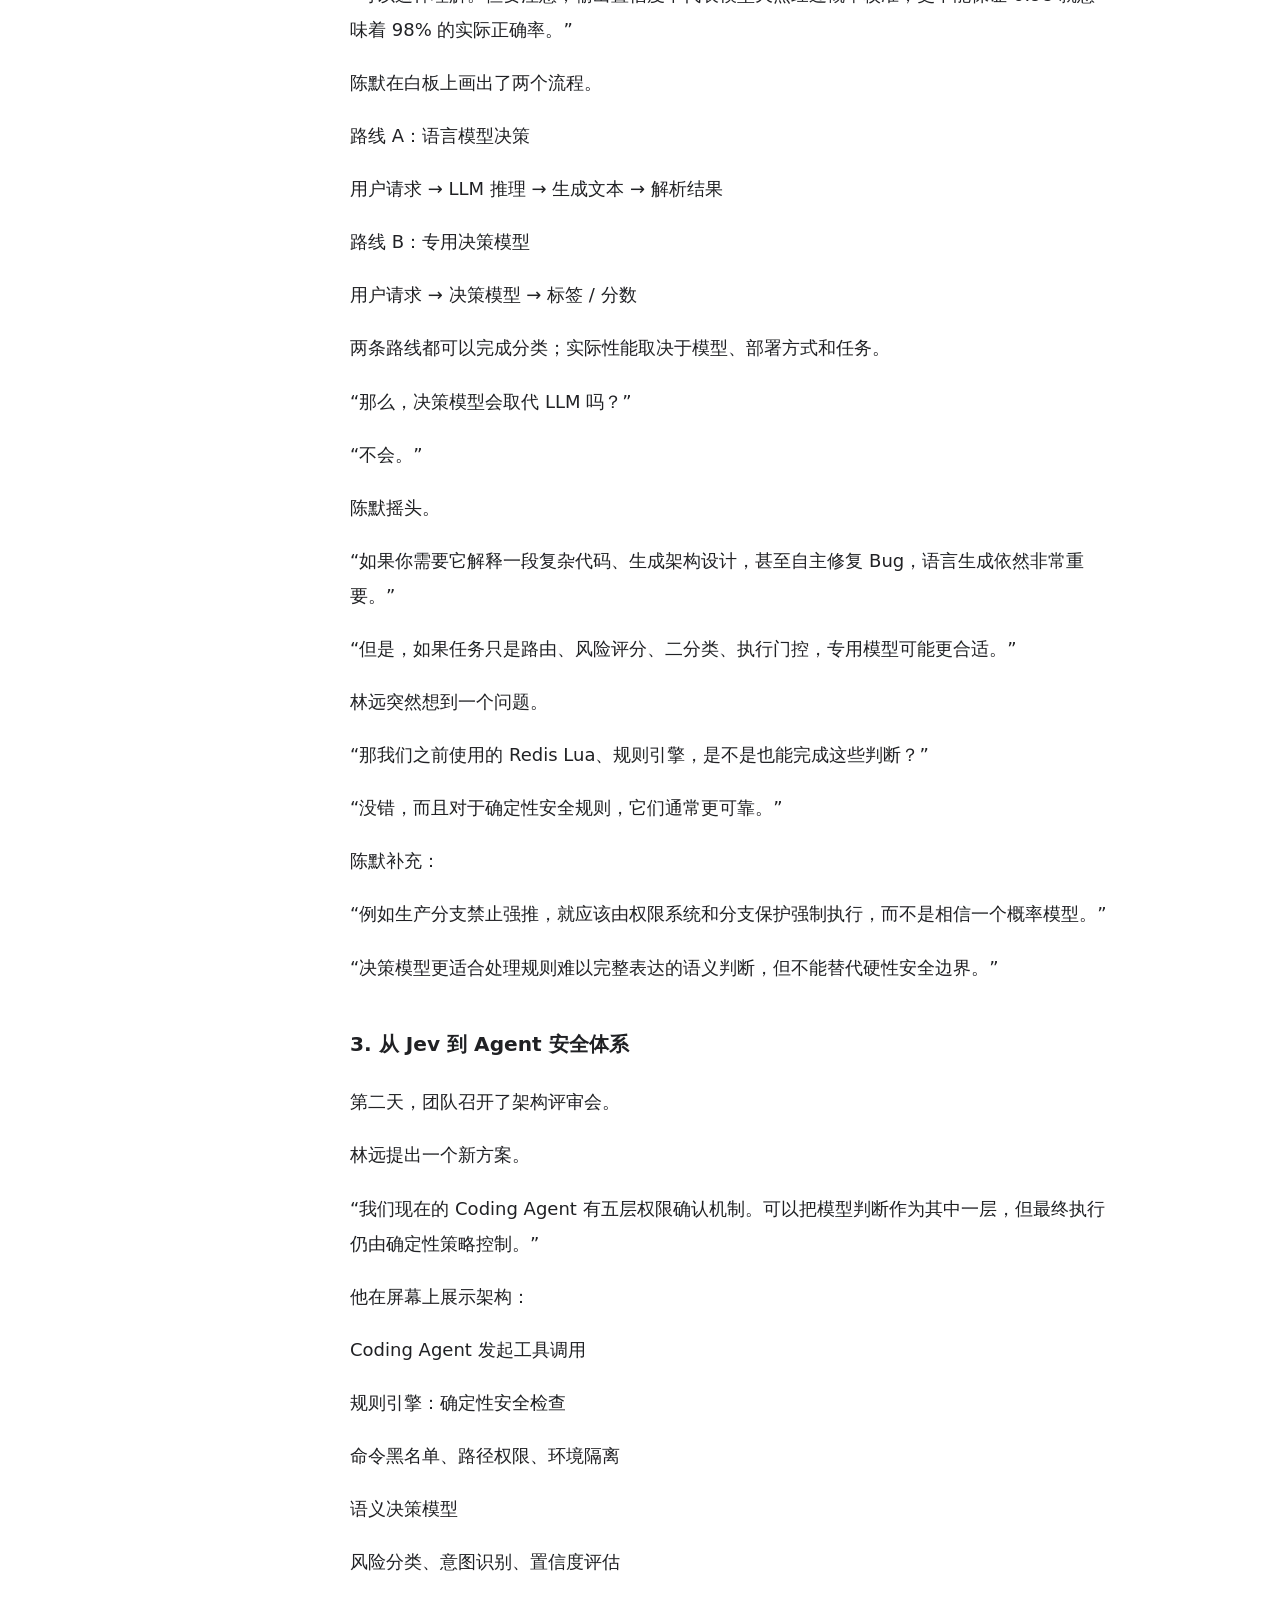
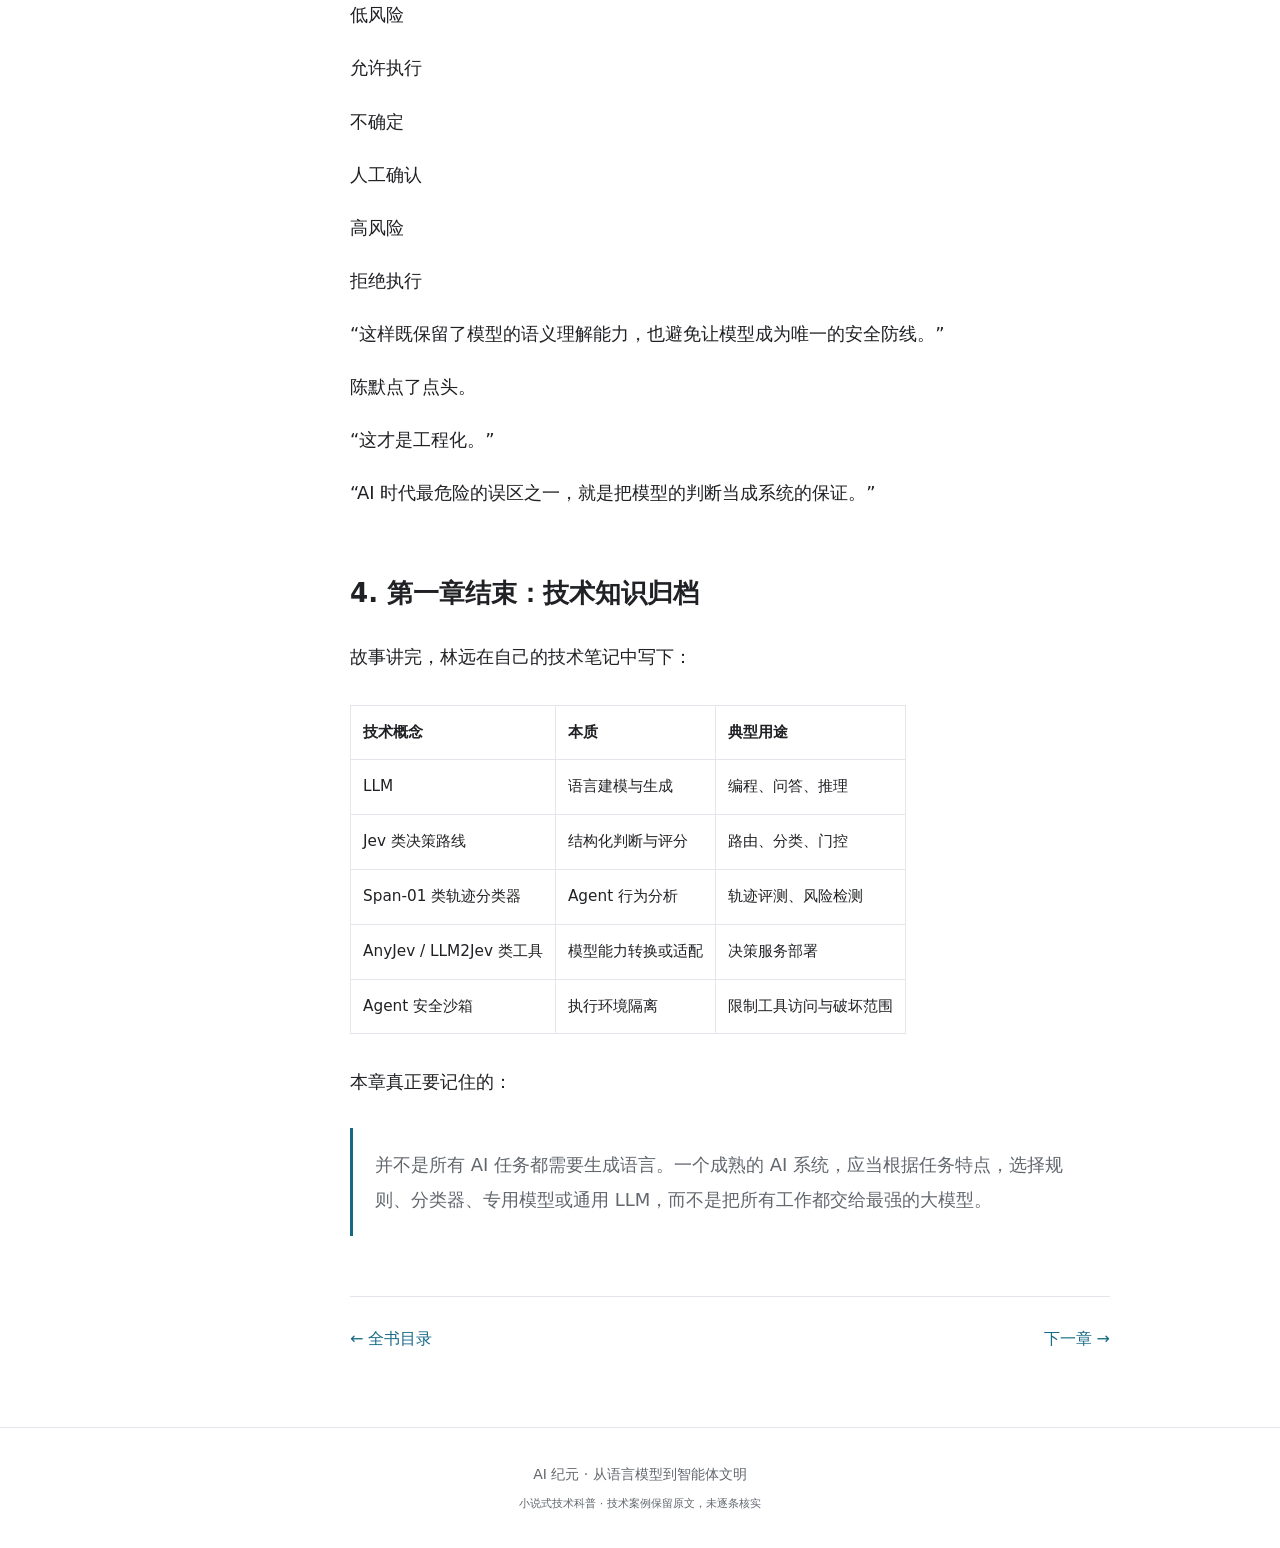
==== commit 8448a579: "Add pure white theme with persistent three-way background switch" ====
--- a/docs/chapter-01.html
+++ b/docs/chapter-01.html
@@ -1,4 +1,4 @@
-<!doctype html><html lang="zh-CN"><head><meta charset="utf-8"><meta name="viewport" content="width=device-width, initial-scale=1"><meta name="description" content="AI 纪元：从语言模型到智能体文明，十二章小说式技术科普。"><title>一个价值千万的布尔值 · AI 纪元</title><link rel="stylesheet" href="style.css"><link rel="stylesheet" href="repairs.css"><script src="app.js" defer></script><script src="demos.js" defer></script><link rel="stylesheet" href="shelf-nav.css"></head><body class="reading"><header><a class="brand" href="index.html">AI 纪元<span>THE AI ERA</span></a><nav class="shelf-nav" aria-label="学习项目导航"><a class="shelf-home" href="/">← 学习书架</a><details class="shelf-switch"><summary>切换项目 ▾</summary><div class="shelf-menu"><a href="/pytorch-apprentice/">PyTorch：炼金术士的学徒</a><a href="/ai-era-reader/" aria-current="true">AI 纪元</a><a href="/data-empire-reader/">数据帝国</a></div></details></nav><div class="controls"><button id="smaller" aria-label="缩小字号">A−</button><button id="larger" aria-label="增大字号">A＋</button><button id="theme" aria-label="切换深浅色">◐</button></div></header><div class="reader-layout"><aside><a href="index.html">← 全书目录</a><p class="eyebrow">本章导航</p><div class="toc">
+<!doctype html><html lang="zh-CN"><head><meta charset="utf-8"><meta name="viewport" content="width=device-width, initial-scale=1"><meta name="description" content="AI 纪元：从语言模型到智能体文明，十二章小说式技术科普。"><title>一个价值千万的布尔值 · AI 纪元</title><link rel="stylesheet" href="style.css"><link rel="stylesheet" href="repairs.css"><script src="app.js" defer></script><script src="demos.js" defer></script><link rel="stylesheet" href="shelf-nav.css"><script src="white-theme.js" defer></script></head><body class="reading"><header><a class="brand" href="index.html">AI 纪元<span>THE AI ERA</span></a><nav class="shelf-nav" aria-label="学习项目导航"><a class="shelf-home" href="/">← 学习书架</a><details class="shelf-switch"><summary>切换项目 ▾</summary><div class="shelf-menu"><a href="/rag-empire-reader/">RAG 帝国</a><a href="/pytorch-apprentice/">PyTorch：炼金术士的学徒</a><a href="/ai-era-reader/" aria-current="true">AI 纪元</a><a href="/data-empire-reader/">数据帝国</a></div></details></nav><div class="controls"><button id="smaller" aria-label="缩小字号">A−</button><button id="larger" aria-label="增大字号">A＋</button><button id="theme" aria-label="切换深浅色">◐</button></div></header><div class="reader-layout"><aside><a href="index.html">← 全书目录</a><p class="eyebrow">本章导航</p><div class="toc">
 <ul>
 <li><a href="#_1">故事开始</a><ul>
 <li><a href="#1">1. 昂贵的判断</a></li>
--- a/docs/style.css
+++ b/docs/style.css
@@ -1 +1,3 @@
 :root{--bg:#f7f5ef;--paper:#fffdf8;--text:#242c28;--muted:#68736c;--line:#dcded4;--accent:#316a50;--reading-size:18px;color-scheme:light}*{box-sizing:border-box}html{scroll-behavior:smooth;scroll-padding-top:100px}body{margin:0;background:var(--bg);color:var(--text);font-family:system-ui,-apple-system,"Segoe UI","Microsoft YaHei",sans-serif}a{color:inherit;text-decoration:none}button,a,summary{-webkit-tap-highlight-color:transparent}a:focus-visible,button:focus-visible,summary:focus-visible{outline:3px solid var(--accent);outline-offset:4px}header{height:86px;padding:0 5%;display:flex;align-items:center;justify-content:space-between;border-bottom:1px solid var(--line);background:var(--bg);position:sticky;top:0;z-index:5}.brand{font-size:23px;font-weight:750;letter-spacing:2px}.brand span{display:inline-block;font-size:10px;letter-spacing:2px;margin-left:18px;color:var(--muted)}.controls{display:flex;gap:8px}button{border:1px solid var(--line);background:var(--paper);color:var(--text);border-radius:50%;width:42px;height:42px;cursor:pointer}.home{max-width:1180px;margin:auto;padding:0 32px}.hero{position:relative;padding:84px 0 80px;border-bottom:1px solid var(--line)}.eyebrow{font-size:12px;letter-spacing:2px;color:var(--accent);font-weight:650}.hero h1{font-family:Georgia,"Songti SC",SimSun,serif;font-size:clamp(38px,5vw,64px);line-height:1.35;letter-spacing:1px;margin:24px 0}.hero h1>span{color:var(--accent)}.intro{max-width:570px;line-height:1.95;color:var(--muted);font-size:17px}.start{display:inline-flex;gap:52px;background:var(--accent);color:#fff;padding:17px 24px;border-radius:4px;margin-top:22px}.book-mark{position:absolute;right:25px;top:100px;width:245px;height:310px;padding:35px;background:#244f3d;color:#ede9d7;box-shadow:12px 15px 0 #d9dfd2;font-size:75px;font-family:Georgia,serif;transform:rotate(5deg);border-left:8px solid #173e2e}.book-mark span{display:block;font-size:34px;letter-spacing:14px;margin-top:8px}.book-mark small{display:block;font-size:11px;letter-spacing:3px;margin-top:50px}.catalog{padding:42px 0 70px}.section-title{display:flex;align-items:baseline;justify-content:space-between;gap:16px;margin-bottom:20px}.section-title h2{font-size:24px}.section-title>span{color:var(--muted);font-size:13px}.cards{display:grid;grid-template-columns:1fr 1fr;gap:14px}.card{display:flex;gap:20px;border:1px solid var(--line);padding:25px 22px;background:var(--paper);border-radius:6px;align-items:baseline;transition:transform .15s,border-color .15s}.card:hover{transform:translateY(-3px);border-color:var(--accent)}.number{font-family:Georgia,serif;color:var(--accent);font-size:23px}.card h3{font-size:18px;margin:0 0 10px}.card p{font-size:13px;color:var(--muted);margin:0;line-height:1.7}.arrow{margin-left:auto;color:var(--accent)}footer{text-align:center;border-top:1px solid var(--line);padding:32px 20px;color:var(--muted);font-size:14px;line-height:2}footer small{font-size:11px}.reader-layout{max-width:1260px;margin:auto;display:grid;grid-template-columns:250px minmax(0,760px);gap:60px;padding:45px 30px}aside{position:sticky;top:116px;height:calc(100dvh - 150px);overflow:auto;font-size:13px;line-height:1.7;padding-right:14px}aside>a{color:var(--accent)}.toc ul{list-style:none;padding-left:14px}.toc>ul{padding-left:0}.toc li{margin:10px 0}.toc a:hover{color:var(--accent);text-decoration:underline}.chapter-heading{border-bottom:1px solid var(--line);padding:10px 0 30px;margin-bottom:35px}.chapter-heading h1{font-family:Georgia,"Songti SC",SimSun,serif;font-size:clamp(30px,4vw,43px);line-height:1.5;margin:16px 0}.chapter-heading>p:last-child{color:var(--muted);line-height:1.8}article{font-size:var(--reading-size);line-height:1.95;overflow-wrap:anywhere}article p{margin:1em 0}article h2{font-size:1.45em;line-height:1.55;margin:2.4em 0 1em}article h3{font-size:1.12em;margin-top:2em}article a{color:var(--accent);text-decoration:underline}article img{max-width:100%;height:auto;border-radius:4px}pre{padding:22px;background:#202d26;color:#edf2e9;overflow:auto;border-radius:6px;line-height:1.65;font-size:14px;overflow-wrap:normal}code{font-family:Consolas,monospace}p code,li code{background:var(--line);padding:2px 5px;border-radius:3px}blockquote{border-left:3px solid var(--accent);padding:1px 22px;margin:28px 0;color:var(--muted)}table{display:block;overflow-x:auto;border-collapse:collapse;font-size:.85em;max-width:100%;margin:30px 0}th,td{padding:12px;border:1px solid var(--line);min-width:100px;text-align:left}th{background:var(--paper)}.chapter-nav{display:flex;justify-content:space-between;gap:20px;padding:32px 0;border-top:1px solid var(--line);margin-top:60px;color:var(--accent)}.mobile-toc{display:none}.image-note{font-size:13px;color:var(--muted);border:1px dashed var(--line);padding:18px}[data-theme=dark]{--bg:#19221e;--paper:#202d26;--text:#e0e5dd;--muted:#a4b4a8;--line:#3a4b40;--accent:#99c9a9;color-scheme:dark}[data-theme=dark] .start{color:#19221e}@media(max-width:950px){.book-mark{display:none}.reader-layout{grid-template-columns:210px minmax(0,1fr);gap:30px}.hero{padding:55px 0}}@media(max-width:700px){header{height:70px;padding:0 18px}.brand span{display:none}.home{padding:0 20px}.hero{padding:40px 0}.hero h1{font-size:38px}.intro{font-size:15px}.cards{grid-template-columns:1fr}.section-title{display:block}.section-title h2{margin-bottom:10px}.card{padding:22px 18px;gap:16px}.reader-layout{display:block;padding:22px 20px}aside{display:none}.mobile-toc{display:block;border:1px solid var(--line);border-radius:5px;padding:15px;margin-bottom:30px;font-size:14px;line-height:1.7}.mobile-toc summary{cursor:pointer;color:var(--accent)}.chapter-heading{padding-top:0;margin-bottom:22px}.chapter-heading h1{font-size:30px}article{line-height:1.95}pre{margin-left:-8px;margin-right:-8px;padding:18px 14px}button{width:40px;height:40px}.chapter-nav a{padding:8px 0}}
+
+:root[data-theme=white]{--bg:#fff;--paper:#fff;--ink:#202124;--text:#202124;--muted:#62676d;--line:#e3e6ea;--accent:#176a86;--soft:#f5f7f9;--code:#f6f8fa;color-scheme:light}:root[data-theme=white] body,:root[data-theme=white] header,:root[data-theme=white] aside,:root[data-theme=white] .sidebar{background:#fff;color:#202124}#theme{min-width:48px;width:auto!important}
